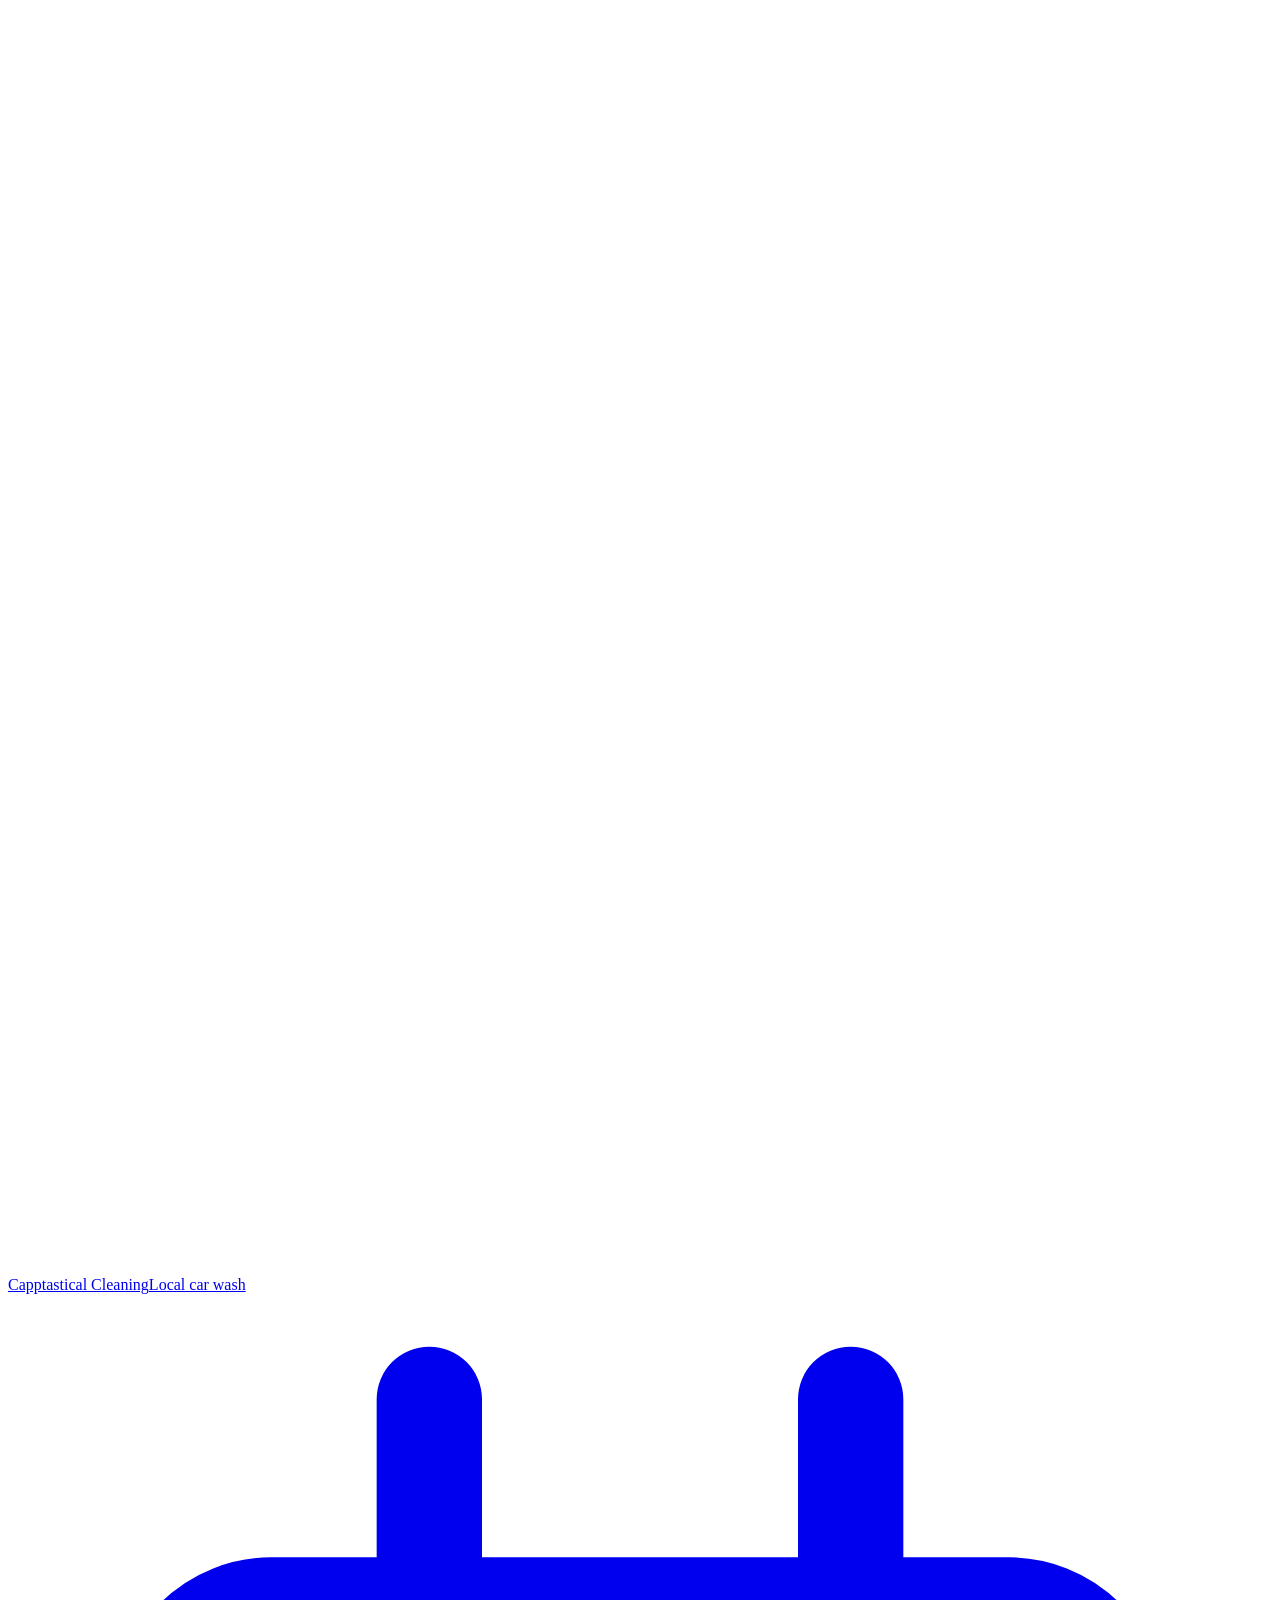
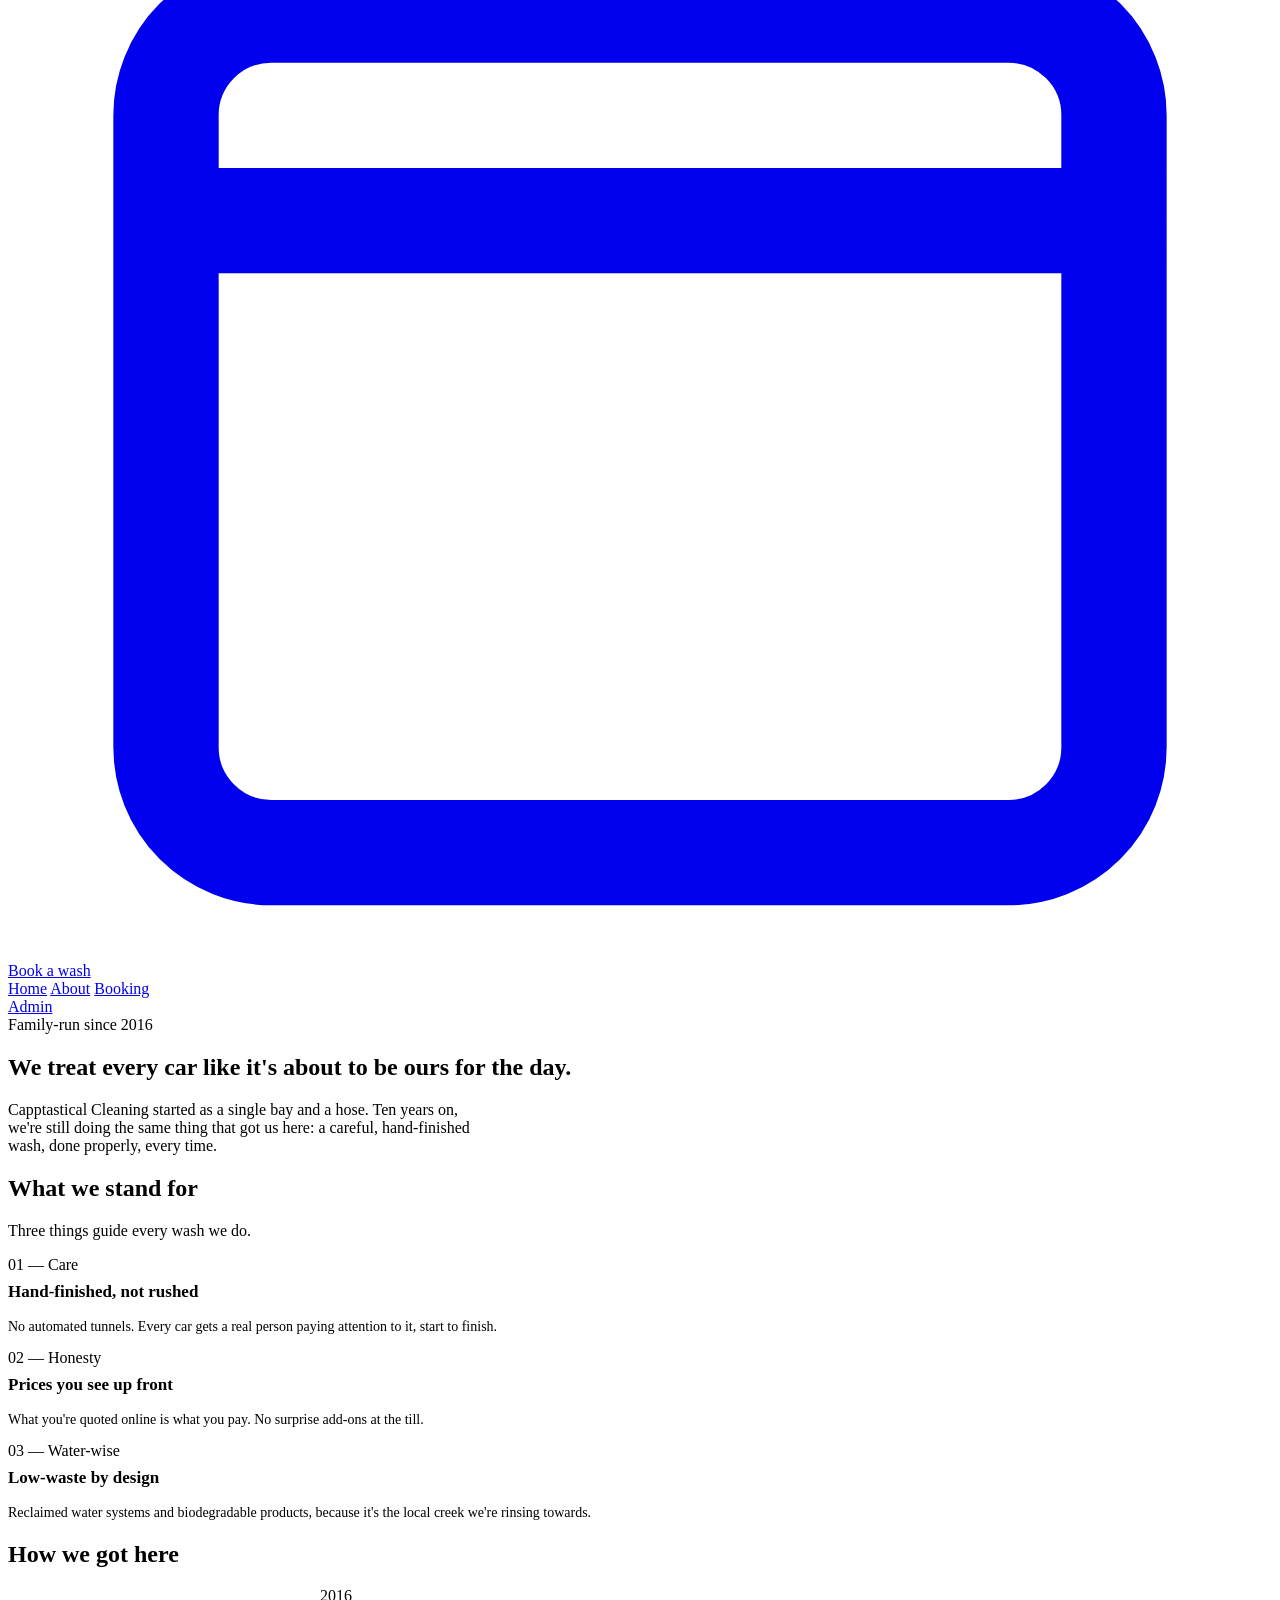
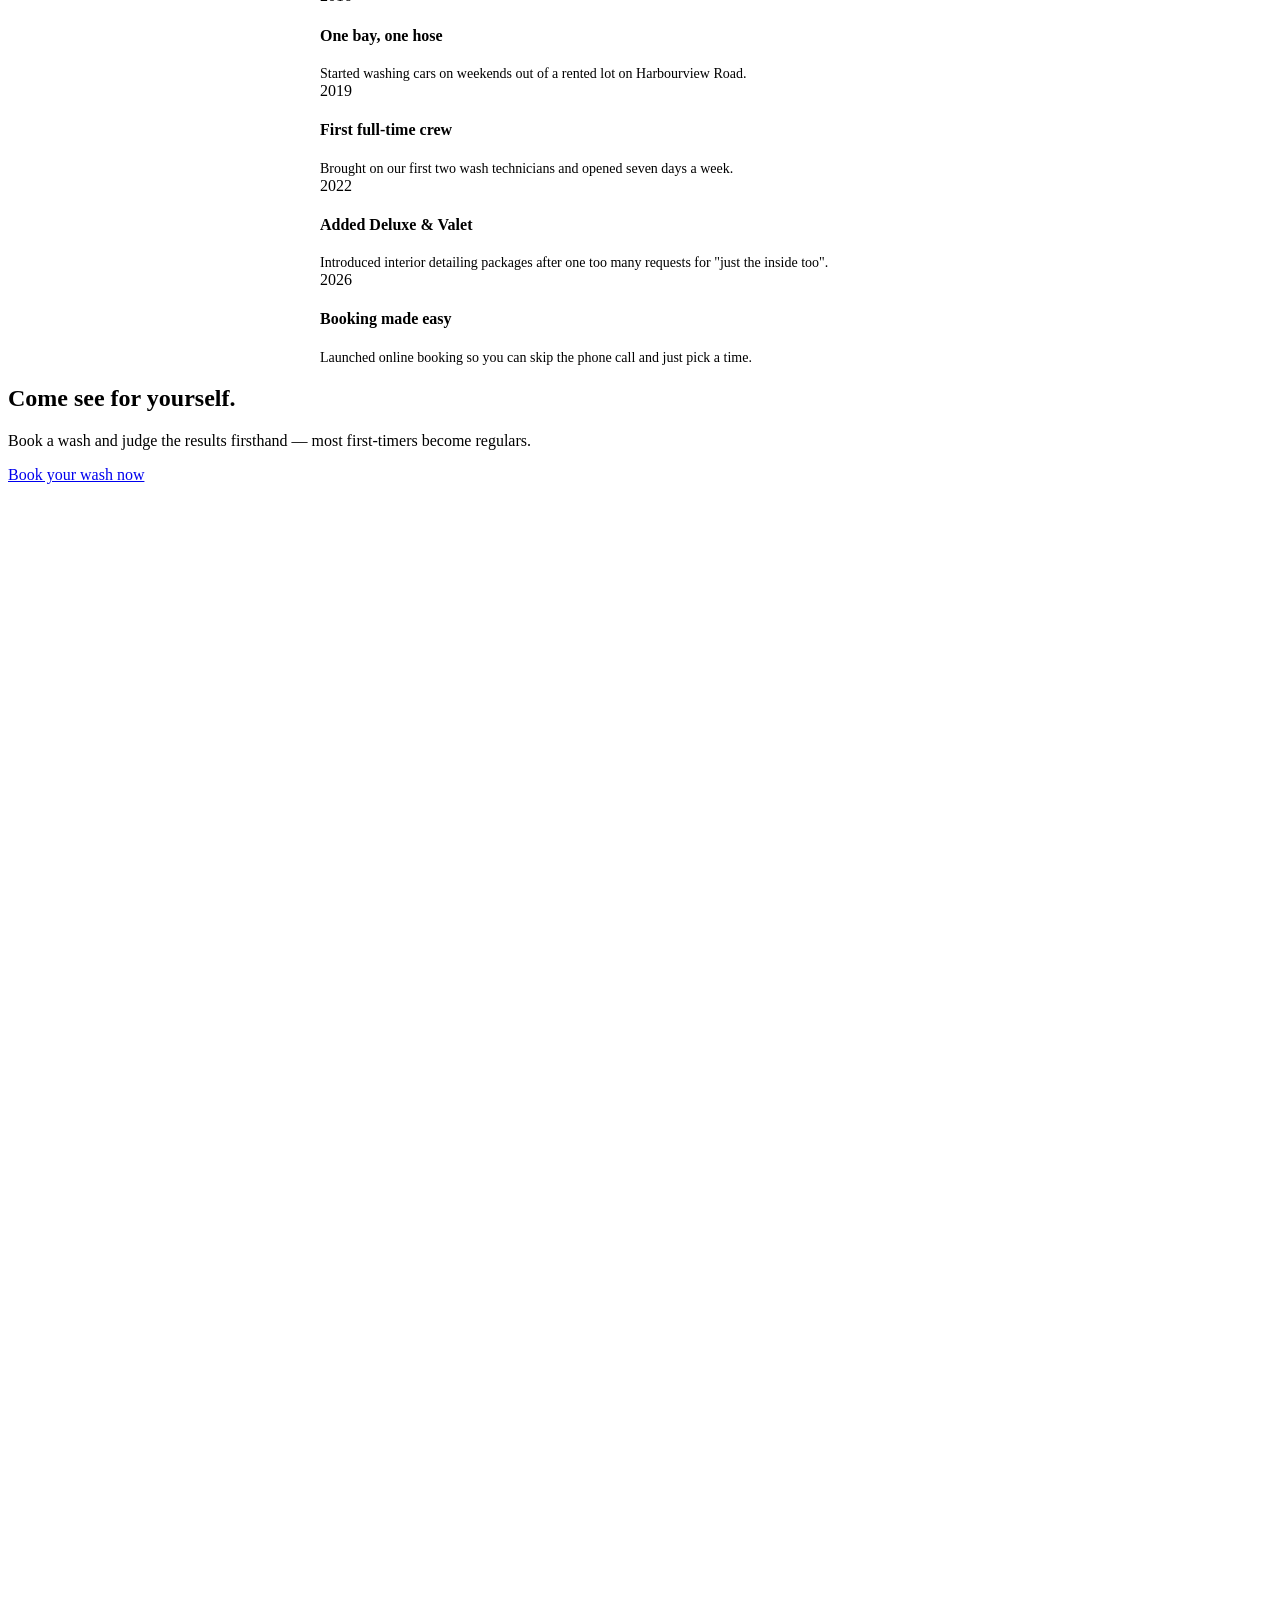
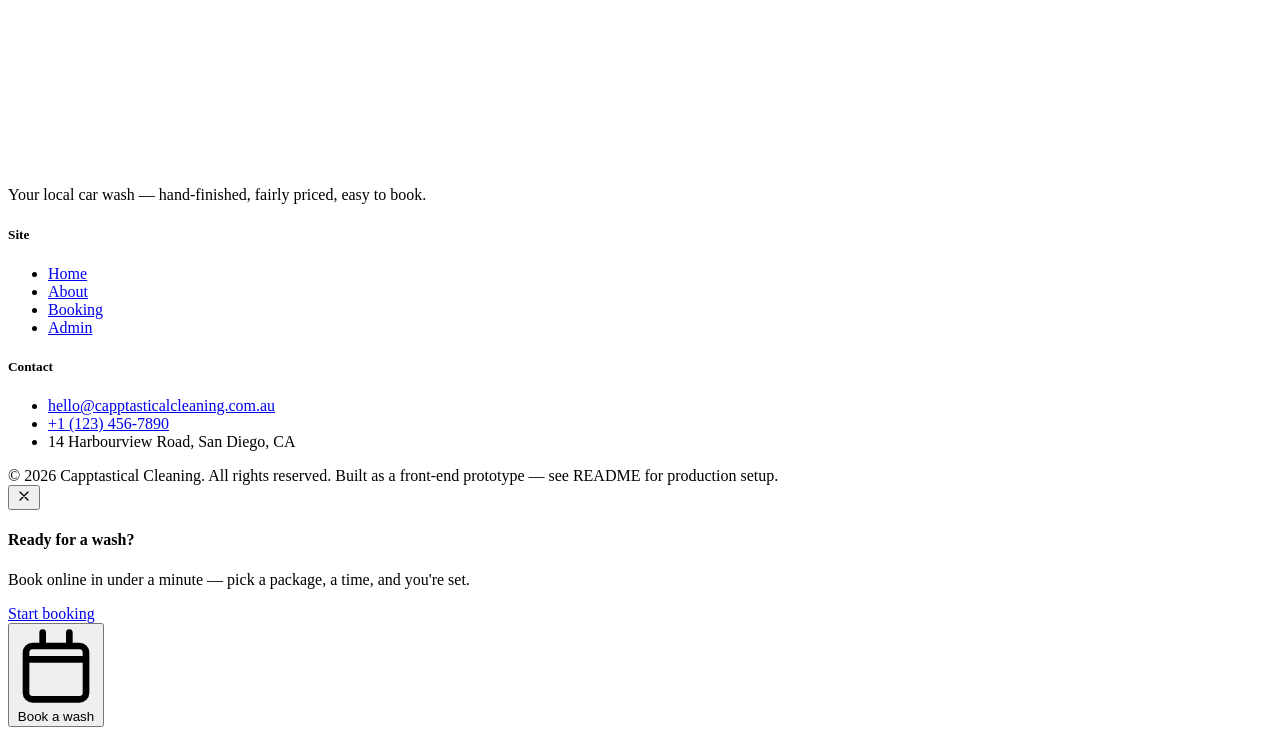
==== about.html @ c96fa554 "Add files via upload" ====
<!DOCTYPE html>
<html lang="en">
<head>
<meta charset="UTF-8">
<meta name="viewport" content="width=device-width, initial-scale=1.0">
<title>About — Capptastical Cleaning</title>
<link rel="preconnect" href="https://fonts.googleapis.com">
<link href="https://fonts.googleapis.com/css2?family=Sora:wght@600;700;800&family=Inter:wght@400;500;600;700&display=swap" rel="stylesheet">
<link rel="stylesheet" href="css/styles.css">
</head>
<body>

<header class="site-header">
  <div class="wrap">
    <div class="nav-left">
      <a class="brand" href="index.html">
        <span class="brand-mark"><svg viewBox="0 0 24 24" fill="none" xmlns="http://www.w3.org/2000/svg"><path d="M12 2C12 2 6 9.5 6 14a6 6 0 0 0 12 0c0-4.5-6-12-6-12Z" fill="#FFFFFF"/></svg></span>
        <span class="brand-name">Capptastical Cleaning<span>Local car wash</span></span>
      </a>
      <a class="book-top-btn" href="booking.html">
        <svg viewBox="0 0 24 24" fill="none" xmlns="http://www.w3.org/2000/svg" stroke="currentColor" stroke-width="2" stroke-linecap="round"><path d="M8 2v4M16 2v4M3 10h18M5 6h14a2 2 0 0 1 2 2v12a2 2 0 0 1-2 2H5a2 2 0 0 1-2-2V8a2 2 0 0 1 2-2Z"/></svg>
        Book a wash
      </a>
    </div>
    <nav class="nav-links" aria-label="Primary">
      <a href="index.html">Home</a>
      <a href="about.html" aria-current="page">About</a>
      <a href="booking.html">Booking</a>
    </nav>
    <div class="nav-right">
      <a class="btn btn-ghost btn-sm" href="admin.html">Admin</a>
    </div>
  </div>
</header>

<main>
  <section class="about-hero">
    <div class="wrap">
      <span class="eyebrow">Family-run since 2016</span>
      <h1>We treat every car like it's about to be ours for the day.</h1>
      <p class="lede" style="max-width:60ch;">Capptastical Cleaning started as a single bay and a hose. Ten years on, we're still doing the same thing that got us here: a careful, hand-finished wash, done properly, every time.</p>
    </div>
  </section>

  <section class="section">
    <div class="wrap">
      <div class="section-head">
        <h2>What we stand for</h2>
        <p>Three things guide every wash we do.</p>
      </div>
      <div class="values-grid">
        <div class="value-item">
          <span class="num">01 — Care</span>
          <h3 style="font-size:17px; margin-top:8px;">Hand-finished, not rushed</h3>
          <p style="font-size:14px;">No automated tunnels. Every car gets a real person paying attention to it, start to finish.</p>
        </div>
        <div class="value-item">
          <span class="num">02 — Honesty</span>
          <h3 style="font-size:17px; margin-top:8px;">Prices you see up front</h3>
          <p style="font-size:14px;">What you're quoted online is what you pay. No surprise add-ons at the till.</p>
        </div>
        <div class="value-item">
          <span class="num">03 — Water-wise</span>
          <h3 style="font-size:17px; margin-top:8px;">Low-waste by design</h3>
          <p style="font-size:14px;">Reclaimed water systems and biodegradable products, because it's the local creek we're rinsing towards.</p>
        </div>
      </div>
    </div>
  </section>

  <section class="section" style="background:#fff;">
    <div class="wrap">
      <div class="section-head">
        <h2>How we got here</h2>
      </div>
      <div class="timeline" style="max-width:640px; margin:0 auto;">
        <div class="timeline-item">
          <span>2016</span>
          <h4>One bay, one hose</h4>
          <p style="font-size:14px; margin:0;">Started washing cars on weekends out of a rented lot on Harbourview Road.</p>
        </div>
        <div class="timeline-item">
          <span>2019</span>
          <h4>First full-time crew</h4>
          <p style="font-size:14px; margin:0;">Brought on our first two wash technicians and opened seven days a week.</p>
        </div>
        <div class="timeline-item">
          <span>2022</span>
          <h4>Added Deluxe & Valet</h4>
          <p style="font-size:14px; margin:0;">Introduced interior detailing packages after one too many requests for "just the inside too".</p>
        </div>
        <div class="timeline-item">
          <span>2026</span>
          <h4>Booking made easy</h4>
          <p style="font-size:14px; margin:0;">Launched online booking so you can skip the phone call and just pick a time.</p>
        </div>
      </div>
    </div>
  </section>

  <section class="section" style="padding-top:0;">
    <div class="wrap">
      <div class="cta-band">
        <h2>Come see for yourself.</h2>
        <p>Book a wash and judge the results firsthand — most first-timers become regulars.</p>
        <a class="btn btn-sun" href="booking.html">Book your wash now</a>
      </div>
    </div>
  </section>
</main>

<footer class="site-footer">
  <div class="wrap">
    <div>
      <div class="brand" style="margin-bottom:12px;">
        <span class="brand-mark"><svg viewBox="0 0 24 24" fill="none" xmlns="http://www.w3.org/2000/svg"><path d="M12 2C12 2 6 9.5 6 14a6 6 0 0 0 12 0c0-4.5-6-12-6-12Z" fill="#FFFFFF"/></svg></span>
        <span class="brand-name" style="color:#fff;">Capptastical Cleaning</span>
      </div>
      <p>Your local car wash — hand-finished, fairly priced, easy to book.</p>
    </div>
    <div>
      <h5>Site</h5>
      <ul>
        <li><a href="index.html">Home</a></li>
        <li><a href="about.html">About</a></li>
        <li><a href="booking.html">Booking</a></li>
        <li><a href="admin.html">Admin</a></li>
      </ul>
    </div>
    <div>
      <h5>Contact</h5>
      <ul>
        <li><a href="mailto:hello@capptasticalcleaning.com.au">hello@capptasticalcleaning.com.au</a></li>
        <li><a href="tel:+11234567890">+1 (123) 456-7890</a></li>
        <li>14 Harbourview Road, San Diego, CA</li>
      </ul>
    </div>
  </div>
  <div class="wrap footer-bottom">
    <span>© 2026 Capptastical Cleaning. All rights reserved.</span>
    <span>Built as a front-end prototype — see README for production setup.</span>
  </div>
</footer>

<div class="book-bubble">
  <div class="book-bubble-panel" id="bubblePanel">
    <button class="bubble-close book-bubble-close" id="bubbleClose" aria-label="Close">
      <svg width="16" height="16" viewBox="0 0 24 24" fill="none" xmlns="http://www.w3.org/2000/svg" stroke="currentColor" stroke-width="2" stroke-linecap="round"><path d="M18 6 6 18M6 6l12 12"/></svg>
    </button>
    <h4>Ready for a wash?</h4>
    <p>Book online in under a minute — pick a package, a time, and you're set.</p>
    <a class="btn btn-primary btn-block" href="booking.html">Start booking</a>
  </div>
  <button class="book-bubble-btn" id="bubbleToggle">
    <svg viewBox="0 0 24 24" fill="none" xmlns="http://www.w3.org/2000/svg" stroke="currentColor" stroke-width="2" stroke-linecap="round"><path d="M8 2v4M16 2v4M3 10h18M5 6h14a2 2 0 0 1 2 2v12a2 2 0 0 1-2 2H5a2 2 0 0 1-2-2V8a2 2 0 0 1 2-2Z"/></svg>
    Book a wash
  </button>
</div>

<script src="js/data.js"></script>
<script src="js/main.js"></script>
</body>
</html>
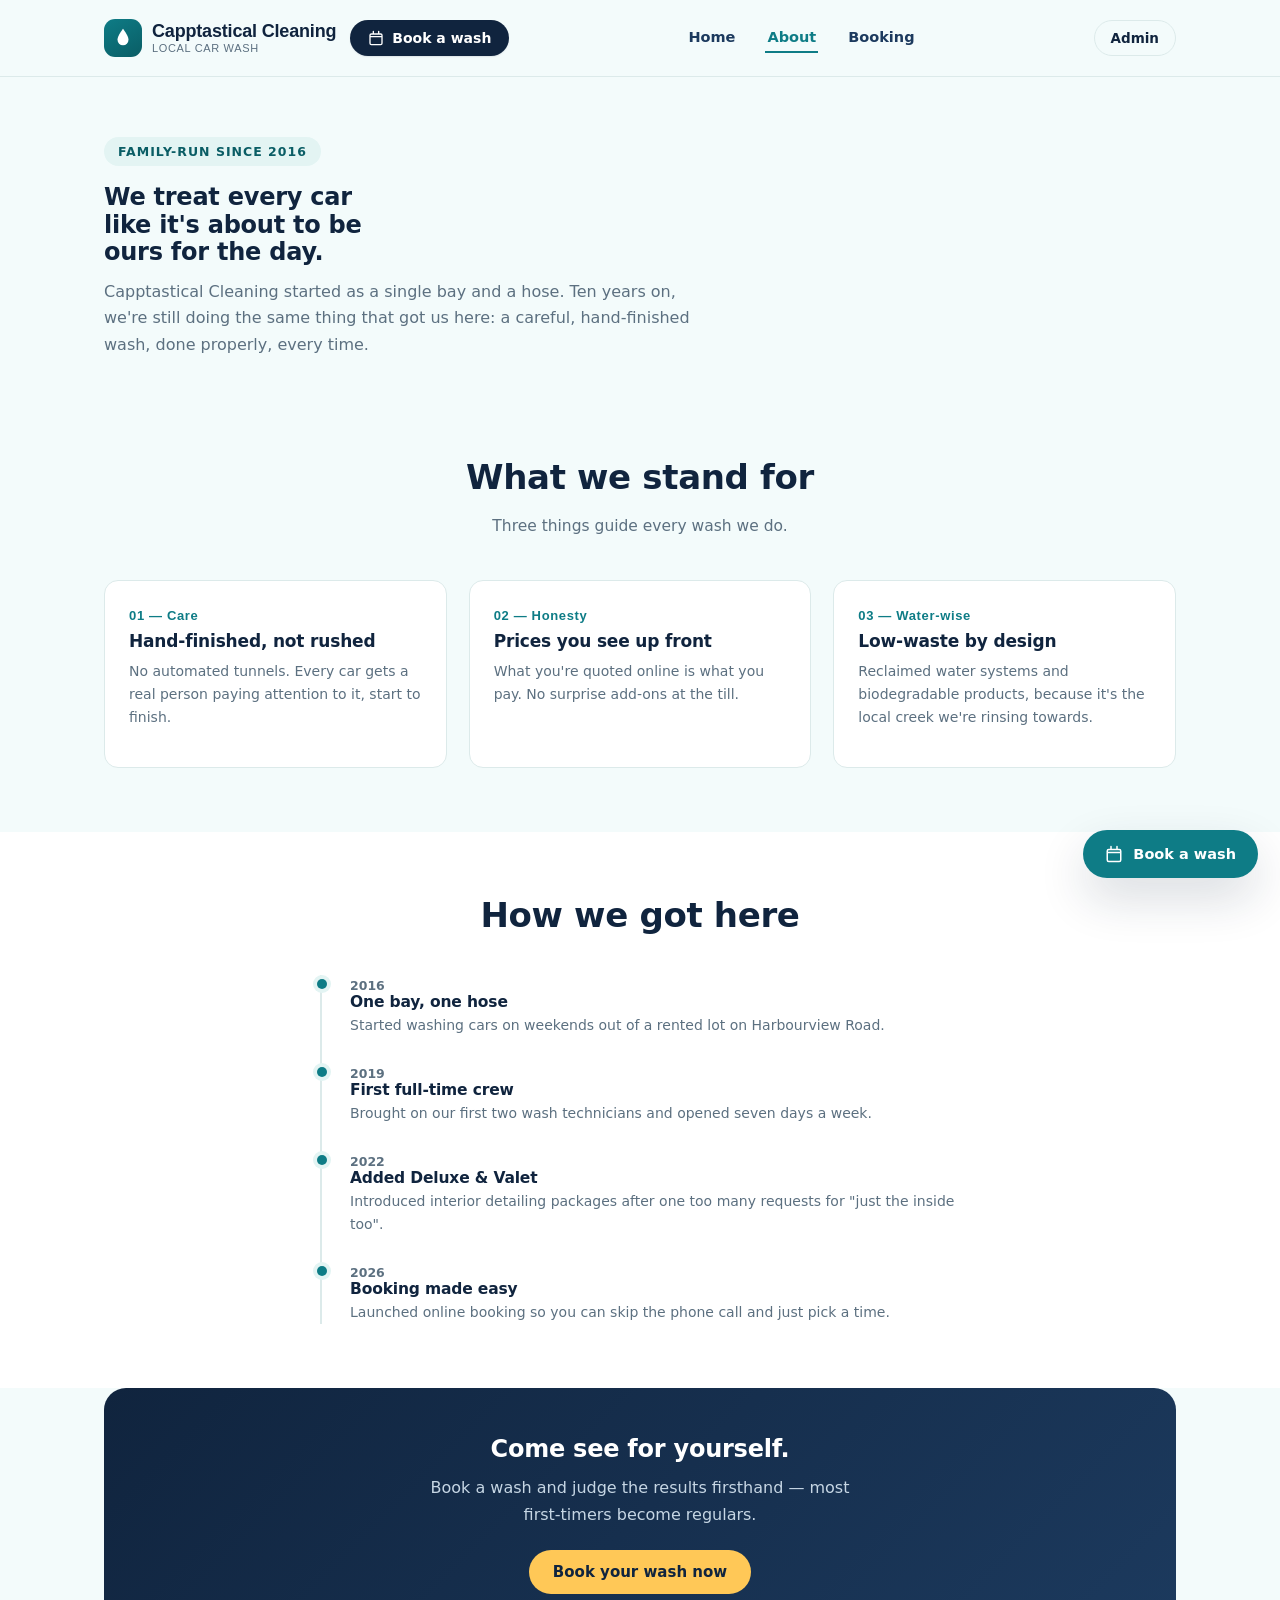
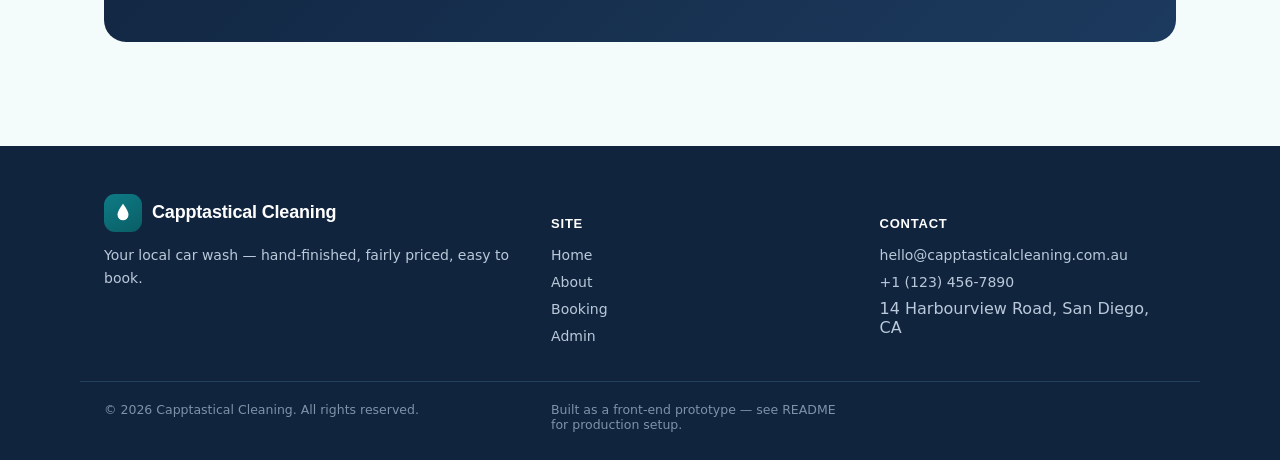
==== commit dc2418e2: "Add files via upload" ====
--- a/about.html
+++ b/about.html
@@ -157,7 +157,6 @@
   </button>
 </div>
 
-<script src="js/data.js"></script>
 <script src="js/main.js"></script>
 </body>
 </html>
--- a/css/styles.css
+++ b/css/styles.css
@@ -0,0 +1,398 @@
+/* ===========================================================
+   Capptastical Cleaning — shared styles
+   Design tokens
+   =========================================================== */
+:root{
+  --ink:#10243E;
+  --ink-soft:#1C3A5E;
+  --teal:#0E7C86;
+  --teal-dark:#0A5D65;
+  --teal-tint:#E3F4F3;
+  --foam:#F3FBFB;
+  --sun:#FFC857;
+  --sun-dark:#E8A93B;
+  --white:#FFFFFF;
+  --slate:#5C7080;
+  --line:#DCEAEA;
+  --danger:#C24545;
+  --radius-sm:8px;
+  --radius:14px;
+  --radius-lg:22px;
+  --shadow-sm:0 1px 2px rgba(16,36,62,.06), 0 1px 1px rgba(16,36,62,.04);
+  --shadow:0 8px 24px rgba(16,36,62,.08);
+  --shadow-lg:0 20px 48px rgba(16,36,62,.16);
+  --maxw:1120px;
+}
+
+*,*::before,*::after{box-sizing:border-box;}
+html{scroll-behavior:smooth;}
+body{
+  margin:0;
+  font-family:'Inter',system-ui,-apple-system,Segoe UI,sans-serif;
+  color:var(--ink);
+  background:var(--foam);
+  -webkit-font-smoothing:antialiased;
+}
+h1,h2,h3,h4,.display{
+  font-family:'Sora',system-ui,sans-serif;
+  color:var(--ink);
+  margin:0 0 .5em;
+  line-height:1.15;
+  letter-spacing:-.01em;
+}
+p{line-height:1.65; color:var(--slate); margin:0 0 1em;}
+a{color:inherit;}
+img{max-width:100%;display:block;}
+button{font-family:inherit;}
+
+.wrap{max-width:var(--maxw); margin:0 auto; padding:0 24px;}
+
+@media (prefers-reduced-motion: reduce){
+  *{animation-duration:.001ms !important; animation-iteration-count:1 !important; transition-duration:.001ms !important; scroll-behavior:auto !important;}
+}
+
+:focus-visible{outline:3px solid var(--sun); outline-offset:2px; border-radius:4px;}
+
+/* ---------- Buttons ---------- */
+.btn{
+  display:inline-flex; align-items:center; justify-content:center; gap:8px;
+  padding:13px 24px; border-radius:999px; border:none; cursor:pointer;
+  font-weight:600; font-size:15px; text-decoration:none;
+  transition:transform .15s ease, box-shadow .15s ease, background .15s ease;
+}
+.btn:active{transform:translateY(1px);}
+.btn-primary{background:var(--teal); color:#fff; box-shadow:var(--shadow-sm);}
+.btn-primary:hover{background:var(--teal-dark); box-shadow:var(--shadow);}
+.btn-sun{background:var(--sun); color:var(--ink);}
+.btn-sun:hover{background:var(--sun-dark);}
+.btn-ghost{background:transparent; color:var(--ink); border:1.5px solid var(--line);}
+.btn-ghost:hover{border-color:var(--teal); color:var(--teal);}
+.btn-block{width:100%;}
+.btn-sm{padding:9px 16px; font-size:13.5px;}
+.btn-danger{background:#FBEAEA; color:var(--danger);}
+.btn-danger:hover{background:#F6D9D9;}
+.btn[disabled]{opacity:.5; cursor:not-allowed;}
+
+/* ---------- Header ---------- */
+.site-header{
+  position:sticky; top:0; z-index:40;
+  background:rgba(243,251,251,.88); backdrop-filter:blur(10px);
+  border-bottom:1px solid var(--line);
+}
+.site-header .wrap{
+  display:flex; align-items:center; justify-content:space-between;
+  height:76px; gap:20px;
+}
+.brand{display:flex; align-items:center; gap:10px; text-decoration:none;}
+.brand-mark{
+  width:38px; height:38px; border-radius:11px;
+  background:linear-gradient(150deg, var(--teal), var(--teal-dark));
+  display:flex; align-items:center; justify-content:center; flex-shrink:0;
+}
+.brand-mark svg{width:22px; height:22px;}
+.brand-name{
+  font-family:'Sora',sans-serif; font-weight:700; font-size:18px;
+  color:var(--ink); letter-spacing:-.01em; line-height:1.1;
+}
+.brand-name span{display:block; font-family:'Inter',sans-serif; font-weight:500; font-size:11px; color:var(--slate); letter-spacing:.06em; text-transform:uppercase;}
+
+.nav-left{display:flex; align-items:center; gap:14px;}
+.nav-links{display:flex; align-items:center; gap:28px; font-weight:600; font-size:14.5px;}
+.nav-links a{text-decoration:none; color:var(--ink-soft); padding:6px 2px; border-bottom:2px solid transparent;}
+.nav-links a:hover, .nav-links a[aria-current="page"]{color:var(--teal); border-color:var(--teal);}
+.nav-right{display:flex; align-items:center; gap:12px;}
+
+.book-top-btn{
+  display:inline-flex; align-items:center; gap:8px;
+  background:var(--ink); color:#fff; padding:10px 18px; border-radius:999px;
+  font-weight:600; font-size:14px; text-decoration:none; box-shadow:var(--shadow-sm);
+  transition:background .15s ease, transform .15s ease;
+}
+.book-top-btn:hover{background:var(--teal-dark); transform:translateY(-1px);}
+.book-top-btn svg{width:16px; height:16px;}
+
+/* ---------- Hero ---------- */
+.hero{padding:76px 0 64px; position:relative; overflow:hidden;}
+.hero .wrap{display:grid; grid-template-columns:1.1fr .9fr; gap:56px; align-items:center;}
+.eyebrow{
+  display:inline-flex; align-items:center; gap:8px;
+  font-size:12.5px; font-weight:700; letter-spacing:.08em; text-transform:uppercase;
+  color:var(--teal-dark); background:var(--teal-tint); padding:7px 14px; border-radius:999px;
+  margin-bottom:18px;
+}
+.hero h1{font-size:clamp(32px,4.6vw,52px); max-width:12ch;}
+.hero .lede{font-size:17px; max-width:46ch; margin-bottom:28px;}
+.hero-actions{display:flex; gap:14px; flex-wrap:wrap; margin-bottom:34px;}
+.hero-stats{display:flex; gap:32px; flex-wrap:wrap;}
+.hero-stats div strong{display:block; font-family:'Sora',sans-serif; font-size:24px; color:var(--ink);}
+.hero-stats div span{font-size:12.5px; color:var(--slate); letter-spacing:.02em;}
+
+.wash-track{position:relative; background:var(--white); border-radius:var(--radius-lg); box-shadow:var(--shadow-lg); padding:28px; overflow:hidden;}
+.wash-track::before{
+  content:""; position:absolute; inset:0;
+  background:
+    repeating-linear-gradient(90deg, var(--teal-tint) 0 2px, transparent 2px 34px);
+  opacity:.5;
+}
+.wash-track-inner{position:relative; z-index:1;}
+.wash-track-inner h3{font-size:15px; margin-bottom:14px;}
+.wash-lane{position:relative; height:64px; background:var(--foam); border-radius:999px; border:1px solid var(--line); overflow:hidden;}
+.wash-lane .car{
+  position:absolute; top:50%; left:8px; transform:translateY(-50%);
+  width:46px; height:46px; border-radius:50%; background:var(--sun);
+  display:flex; align-items:center; justify-content:center;
+  animation:drive 5.5s ease-in-out infinite;
+  box-shadow:var(--shadow-sm);
+}
+.wash-lane .car svg{width:26px; height:26px;}
+@keyframes drive{
+  0%{left:8px;}
+  45%,55%{left:calc(100% - 54px);}
+  100%{left:8px;}
+}
+.wash-lane .bubbles span{
+  position:absolute; bottom:8px; width:8px; height:8px; border-radius:50%;
+  background:var(--teal-tint); opacity:.9;
+}
+
+/* ---------- Sections ---------- */
+.section{padding:64px 0;}
+.section-head{max-width:640px; margin:0 auto 40px; text-align:center;}
+.section-head h2{font-size:clamp(26px,3.2vw,34px);}
+.section-head p{font-size:15.5px;}
+
+.wave-divider{display:block; width:100%; height:auto; margin-top:-1px;}
+
+.card-grid{display:grid; grid-template-columns:repeat(3,1fr); gap:22px;}
+.svc-card{
+  background:var(--white); border:1px solid var(--line); border-radius:var(--radius);
+  padding:28px; box-shadow:var(--shadow-sm); transition:transform .15s ease, box-shadow .15s ease;
+}
+.svc-card:hover{transform:translateY(-4px); box-shadow:var(--shadow);}
+.svc-icon{
+  width:46px; height:46px; border-radius:12px; background:var(--teal-tint);
+  display:flex; align-items:center; justify-content:center; margin-bottom:16px;
+}
+.svc-icon svg{width:24px; height:24px; color:var(--teal-dark);}
+.svc-card h3{font-size:18px; margin-bottom:6px;}
+.svc-price{font-family:'Sora',sans-serif; font-weight:700; color:var(--teal-dark); font-size:15px; margin-top:10px; display:block;}
+.svc-card ul{list-style:none; padding:0; margin:14px 0 0; font-size:13.5px; color:var(--slate);}
+.svc-card ul li{padding:4px 0; display:flex; gap:8px; align-items:flex-start;}
+.svc-card ul li svg{width:15px; height:15px; flex-shrink:0; margin-top:2px; color:var(--teal);}
+
+.info-strip{
+  display:grid; grid-template-columns:repeat(3,1fr); gap:1px; background:var(--line);
+  border:1px solid var(--line); border-radius:var(--radius); overflow:hidden; margin-top:8px;
+}
+.info-strip > div{background:var(--white); padding:24px; text-align:center;}
+.info-strip h4{font-size:13px; text-transform:uppercase; letter-spacing:.06em; color:var(--slate); margin-bottom:8px; font-family:'Inter',sans-serif; font-weight:700;}
+.info-strip p{margin:0; color:var(--ink); font-weight:600; font-size:15px;}
+
+.cta-band{
+  background:linear-gradient(135deg, var(--ink), var(--ink-soft));
+  border-radius:var(--radius-lg); padding:48px; text-align:center; color:#fff;
+}
+.cta-band h2{color:#fff;}
+.cta-band p{color:#C6D6E4; max-width:44ch; margin:0 auto 22px;}
+
+/* ---------- About page ---------- */
+.about-hero{padding:60px 0 20px;}
+.about-hero h1{max-width:16ch;}
+.values-grid{display:grid; grid-template-columns:repeat(3,1fr); gap:22px; margin-top:8px;}
+.value-item{background:#fff; border:1px solid var(--line); border-radius:var(--radius); padding:24px;}
+.value-item .num{font-family:'Sora',sans-serif; font-weight:700; color:var(--teal); font-size:13px; letter-spacing:.05em;}
+.timeline{border-left:2px solid var(--line); margin-left:8px; padding-left:28px; display:flex; flex-direction:column; gap:26px;}
+.timeline-item{position:relative;}
+.timeline-item::before{content:""; position:absolute; left:-33.5px; top:4px; width:10px; height:10px; border-radius:50%; background:var(--teal); box-shadow:0 0 0 4px var(--teal-tint);}
+.timeline-item h4{margin-bottom:2px; font-size:15.5px;}
+.timeline-item span{font-size:12.5px; color:var(--slate); font-weight:600;}
+
+/* ---------- Footer ---------- */
+.site-footer{background:var(--ink); color:#B9C9D9; padding:48px 0 28px; margin-top:40px;}
+.site-footer .wrap{display:grid; grid-template-columns:1.4fr 1fr 1fr; gap:32px;}
+.site-footer h5{color:#fff; font-size:13px; text-transform:uppercase; letter-spacing:.06em; margin-bottom:14px; font-family:'Inter',sans-serif;}
+.site-footer p, .site-footer a{color:#B9C9D9; font-size:14px; text-decoration:none;}
+.site-footer a:hover{color:#fff;}
+.site-footer ul{list-style:none; padding:0; margin:0; display:flex; flex-direction:column; gap:8px;}
+.footer-bottom{border-top:1px solid #24405C; margin-top:36px; padding-top:20px; font-size:12.5px; color:#7E93A8; display:flex; justify-content:space-between; flex-wrap:wrap; gap:8px;}
+
+/* ---------- Booking bubble (floating) ---------- */
+.book-bubble{
+  position:fixed; right:22px; bottom:22px; z-index:50;
+}
+.book-bubble-btn{
+  display:flex; align-items:center; gap:10px;
+  background:var(--teal); color:#fff; border:none; border-radius:999px;
+  padding:15px 22px; font-weight:700; font-size:14.5px; cursor:pointer;
+  box-shadow:var(--shadow-lg);
+  transition:transform .15s ease, background .15s ease;
+}
+.book-bubble-btn:hover{background:var(--teal-dark); transform:translateY(-2px);}
+.book-bubble-btn svg{width:18px; height:18px;}
+.book-bubble-panel{
+  position:absolute; bottom:70px; right:0; width:290px;
+  background:#fff; border-radius:var(--radius); box-shadow:var(--shadow-lg); border:1px solid var(--line);
+  padding:20px; display:none; flex-direction:column; gap:10px;
+}
+.book-bubble-panel.open{display:flex;}
+.book-bubble-panel h4{font-size:15px; margin-bottom:2px;}
+.book-bubble-panel p{font-size:13px; margin-bottom:6px;}
+.book-bubble-close{position:absolute; top:10px; right:10px; background:none; border:none; cursor:pointer; color:var(--slate); padding:4px;}
+
+/* ---------- Booking page ---------- */
+.booking-shell{padding:44px 0 80px;}
+.booking-shell .wrap{display:grid; grid-template-columns:1fr 360px; gap:32px; align-items:start;}
+.steps-track{display:flex; align-items:center; margin-bottom:36px; position:relative;}
+.steps-track .rail{position:absolute; left:20px; right:20px; top:19px; height:2px; background:var(--line); z-index:0;}
+.steps-track .rail-fill{position:absolute; left:20px; top:19px; height:2px; background:var(--teal); z-index:1; transition:width .3s ease;}
+.step-node{flex:1; display:flex; flex-direction:column; align-items:center; gap:8px; position:relative; z-index:2; text-align:center;}
+.step-node .dot{
+  width:40px; height:40px; border-radius:50%; background:#fff; border:2px solid var(--line);
+  display:flex; align-items:center; justify-content:center; font-weight:700; font-size:14px; color:var(--slate);
+  transition:all .2s ease;
+}
+.step-node.active .dot{border-color:var(--teal); color:var(--teal); background:var(--teal-tint);}
+.step-node.done .dot{background:var(--teal); border-color:var(--teal); color:#fff;}
+.step-node span.label{font-size:12px; font-weight:600; color:var(--slate); max-width:80px;}
+.step-node.active span.label, .step-node.done span.label{color:var(--ink);}
+
+.card-panel{background:#fff; border:1px solid var(--line); border-radius:var(--radius); padding:30px; box-shadow:var(--shadow-sm);}
+.card-panel h2{font-size:20px; margin-bottom:4px;}
+.card-panel .sub{font-size:13.5px; margin-bottom:22px;}
+
+.form-grid{display:grid; grid-template-columns:1fr 1fr; gap:16px;}
+.field{display:flex; flex-direction:column; gap:6px; margin-bottom:16px;}
+.field.full{grid-column:1/-1;}
+.field label{font-size:13px; font-weight:600; color:var(--ink);}
+.field .hint{font-size:11.5px; color:var(--slate); font-weight:400;}
+input, select, textarea{
+  font-family:inherit; font-size:14.5px; padding:11px 13px; border-radius:var(--radius-sm);
+  border:1.5px solid var(--line); background:#fff; color:var(--ink); width:100%;
+}
+input:focus, select:focus, textarea:focus{border-color:var(--teal); outline:none;}
+.error-text{color:var(--danger); font-size:12.5px; display:none;}
+.field.invalid input, .field.invalid select{border-color:var(--danger);}
+.field.invalid .error-text{display:block;}
+
+.step-actions{display:flex; justify-content:space-between; margin-top:26px; gap:12px;}
+
+.cal-nav{display:flex; align-items:center; justify-content:space-between; margin-bottom:14px;}
+.cal-nav button{background:var(--foam); border:1px solid var(--line); border-radius:8px; width:34px; height:34px; cursor:pointer; display:flex; align-items:center; justify-content:center;}
+.cal-nav strong{font-size:15px;}
+.cal-grid{display:grid; grid-template-columns:repeat(7,1fr); gap:6px; margin-bottom:22px;}
+.cal-grid .dow{font-size:11px; text-align:center; color:var(--slate); font-weight:700; padding-bottom:4px;}
+.cal-day{
+  aspect-ratio:1; display:flex; align-items:center; justify-content:center;
+  border-radius:9px; font-size:13.5px; cursor:pointer; border:1.5px solid transparent; background:var(--foam); color:var(--ink);
+}
+.cal-day.blank{background:transparent; cursor:default;}
+.cal-day.disabled{color:#C3D0D9; background:#F3F5F6; cursor:not-allowed; text-decoration:line-through;}
+.cal-day.selected{background:var(--teal); color:#fff; font-weight:700;}
+.cal-day:not(.disabled):not(.blank):not(.selected):hover{border-color:var(--teal);}
+.slot-grid{display:grid; grid-template-columns:repeat(3,1fr); gap:8px;}
+.slot{padding:10px 6px; text-align:center; border-radius:8px; border:1.5px solid var(--line); font-size:13px; cursor:pointer; font-weight:600; background:#fff;}
+.slot.disabled{color:#C3D0D9; background:#F3F5F6; cursor:not-allowed; border-color:#F3F5F6;}
+.slot.selected{background:var(--teal); color:#fff; border-color:var(--teal);}
+.slot:not(.disabled):not(.selected):hover{border-color:var(--teal); color:var(--teal-dark);}
+
+.promo-row{display:flex; gap:10px;}
+.promo-row input{flex:1;}
+.promo-msg{font-size:13px; margin-top:8px; padding:9px 12px; border-radius:8px; display:none;}
+.promo-msg.show{display:block;}
+.promo-msg.ok{background:#E6F4EA; color:#1E7A38;}
+.promo-msg.bad{background:#FBEAEA; color:var(--danger);}
+.promo-chip{display:inline-flex; align-items:center; gap:8px; background:var(--teal-tint); color:var(--teal-dark); padding:8px 12px; border-radius:999px; font-size:13px; font-weight:700; margin-top:8px;}
+.promo-chip button{background:none; border:none; cursor:pointer; color:var(--teal-dark); display:flex;}
+
+.summary-card{position:sticky; top:96px;}
+.summary-card h3{font-size:15px; margin-bottom:14px;}
+.summary-row{display:flex; justify-content:space-between; font-size:13.5px; padding:9px 0; border-bottom:1px dashed var(--line); color:var(--slate);}
+.summary-row.total{border-bottom:none; padding-top:14px; font-size:16px; font-weight:700; color:var(--ink);}
+.summary-row.discount{color:#1E7A38;}
+.summary-empty{font-size:13px; color:var(--slate); text-align:center; padding:20px 0;}
+
+.confirm-box{text-align:center; padding:20px 0;}
+.confirm-box .check{width:64px; height:64px; border-radius:50%; background:#E6F4EA; display:flex; align-items:center; justify-content:center; margin:0 auto 18px;}
+.confirm-box .check svg{width:32px; height:32px; color:#1E7A38;}
+.confirm-details{text-align:left; background:var(--foam); border-radius:var(--radius); padding:18px; margin-top:20px; font-size:14px;}
+.confirm-details div{display:flex; justify-content:space-between; padding:6px 0; border-bottom:1px solid var(--line);}
+.confirm-details div:last-child{border-bottom:none;}
+
+/* ---------- Admin ---------- */
+.admin-shell{min-height:calc(100vh - 76px); background:var(--foam);}
+.admin-login{
+  max-width:420px; margin:80px auto; background:#fff; border:1px solid var(--line);
+  border-radius:var(--radius-lg); padding:40px; text-align:center; box-shadow:var(--shadow);
+}
+.admin-login .lock{width:52px; height:52px; border-radius:14px; background:var(--teal-tint); display:flex; align-items:center; justify-content:center; margin:0 auto 18px;}
+.admin-login .lock svg{width:26px; height:26px; color:var(--teal-dark);}
+.gsi-btn{
+  display:flex; align-items:center; justify-content:center; gap:10px; width:100%;
+  background:#fff; border:1.5px solid var(--line); border-radius:999px; padding:12px 18px;
+  font-weight:600; font-size:14.5px; cursor:pointer; margin-top:6px;
+}
+.gsi-btn:hover{border-color:#8fa; box-shadow:var(--shadow-sm);}
+.demo-note{background:#FFF6E4; border:1px solid #F3DFA6; color:#7A5B10; font-size:12.5px; padding:12px 14px; border-radius:10px; margin-top:18px; text-align:left; line-height:1.5;}
+.auth-error{color:var(--danger); font-size:13.5px; margin-top:14px; display:none;}
+
+.admin-topbar{background:#fff; border-bottom:1px solid var(--line);}
+.admin-topbar .wrap{display:flex; align-items:center; justify-content:space-between; height:70px;}
+.admin-user{display:flex; align-items:center; gap:10px; font-size:13.5px;}
+.admin-user .avatar{width:32px; height:32px; border-radius:50%; background:var(--teal); color:#fff; display:flex; align-items:center; justify-content:center; font-weight:700; font-size:13px;}
+
+.admin-body{padding:32px 0 64px;}
+.admin-tabs{display:flex; gap:8px; margin-bottom:26px; border-bottom:1px solid var(--line);}
+.admin-tabs button{
+  background:none; border:none; padding:12px 6px; margin-right:18px; font-weight:600; font-size:14.5px;
+  color:var(--slate); cursor:pointer; border-bottom:2.5px solid transparent; margin-bottom:-1px;
+}
+.admin-tabs button.active{color:var(--teal-dark); border-color:var(--teal);}
+.admin-panel{display:none;}
+.admin-panel.active{display:block;}
+
+.panel-head{display:flex; align-items:center; justify-content:space-between; margin-bottom:18px; gap:14px; flex-wrap:wrap;}
+.panel-head h2{font-size:19px; margin:0;}
+.panel-head p{margin:2px 0 0; font-size:13px;}
+
+.data-table{width:100%; border-collapse:collapse; background:#fff; border:1px solid var(--line); border-radius:var(--radius); overflow:hidden;}
+.data-table th, .data-table td{text-align:left; padding:13px 16px; font-size:13.5px; border-bottom:1px solid var(--line);}
+.data-table th{background:var(--foam); font-size:11.5px; text-transform:uppercase; letter-spacing:.05em; color:var(--slate); font-weight:700;}
+.data-table tr:last-child td{border-bottom:none;}
+.data-table td.muted{color:var(--slate);}
+.badge{display:inline-flex; padding:4px 10px; border-radius:999px; font-size:11.5px; font-weight:700;}
+.badge.on{background:#E6F4EA; color:#1E7A38;}
+.badge.off{background:#F0F1F2; color:#6B7684;}
+.badge.pct{background:var(--teal-tint); color:var(--teal-dark);}
+.badge.fixed{background:#FFF1DA; color:#946200;}
+.row-actions{display:flex; gap:8px;}
+.row-actions button{background:none; border:none; cursor:pointer; color:var(--slate); padding:6px; border-radius:6px;}
+.row-actions button:hover{background:var(--foam); color:var(--ink);}
+.row-actions button.del:hover{color:var(--danger); background:#FBEAEA;}
+.row-actions svg{width:16px; height:16px;}
+
+.empty-state{text-align:center; padding:50px 20px; color:var(--slate); font-size:14px; background:#fff; border:1px dashed var(--line); border-radius:var(--radius);}
+
+.modal-backdrop{position:fixed; inset:0; background:rgba(16,36,62,.5); display:none; align-items:center; justify-content:center; z-index:100; padding:20px;}
+.modal-backdrop.open{display:flex;}
+.modal{background:#fff; border-radius:var(--radius-lg); padding:28px; width:100%; max-width:460px; max-height:88vh; overflow:auto; box-shadow:var(--shadow-lg);}
+.modal h3{font-size:18px; margin-bottom:18px;}
+.modal-actions{display:flex; justify-content:flex-end; gap:10px; margin-top:20px;}
+.check-row{display:flex; align-items:center; gap:8px; font-size:13.5px; margin:4px 0;}
+.check-row input{width:auto;}
+.day-picker{display:flex; gap:6px; flex-wrap:wrap;}
+.day-chip{padding:8px 11px; border-radius:8px; border:1.5px solid var(--line); font-size:12.5px; font-weight:700; cursor:pointer; background:#fff; color:var(--slate);}
+.day-chip.on{background:var(--teal); border-color:var(--teal); color:#fff;}
+
+/* ---------- Responsive ---------- */
+@media (max-width: 960px){
+  .hero .wrap{grid-template-columns:1fr;}
+  .card-grid, .info-strip, .values-grid{grid-template-columns:1fr;}
+  .booking-shell .wrap{grid-template-columns:1fr;}
+  .site-footer .wrap{grid-template-columns:1fr; gap:26px;}
+  .nav-links{display:none;}
+}
+@media (max-width: 600px){
+  .form-grid{grid-template-columns:1fr;}
+  .cta-band{padding:32px 20px;}
+  .steps-track span.label{display:none;}
+}
